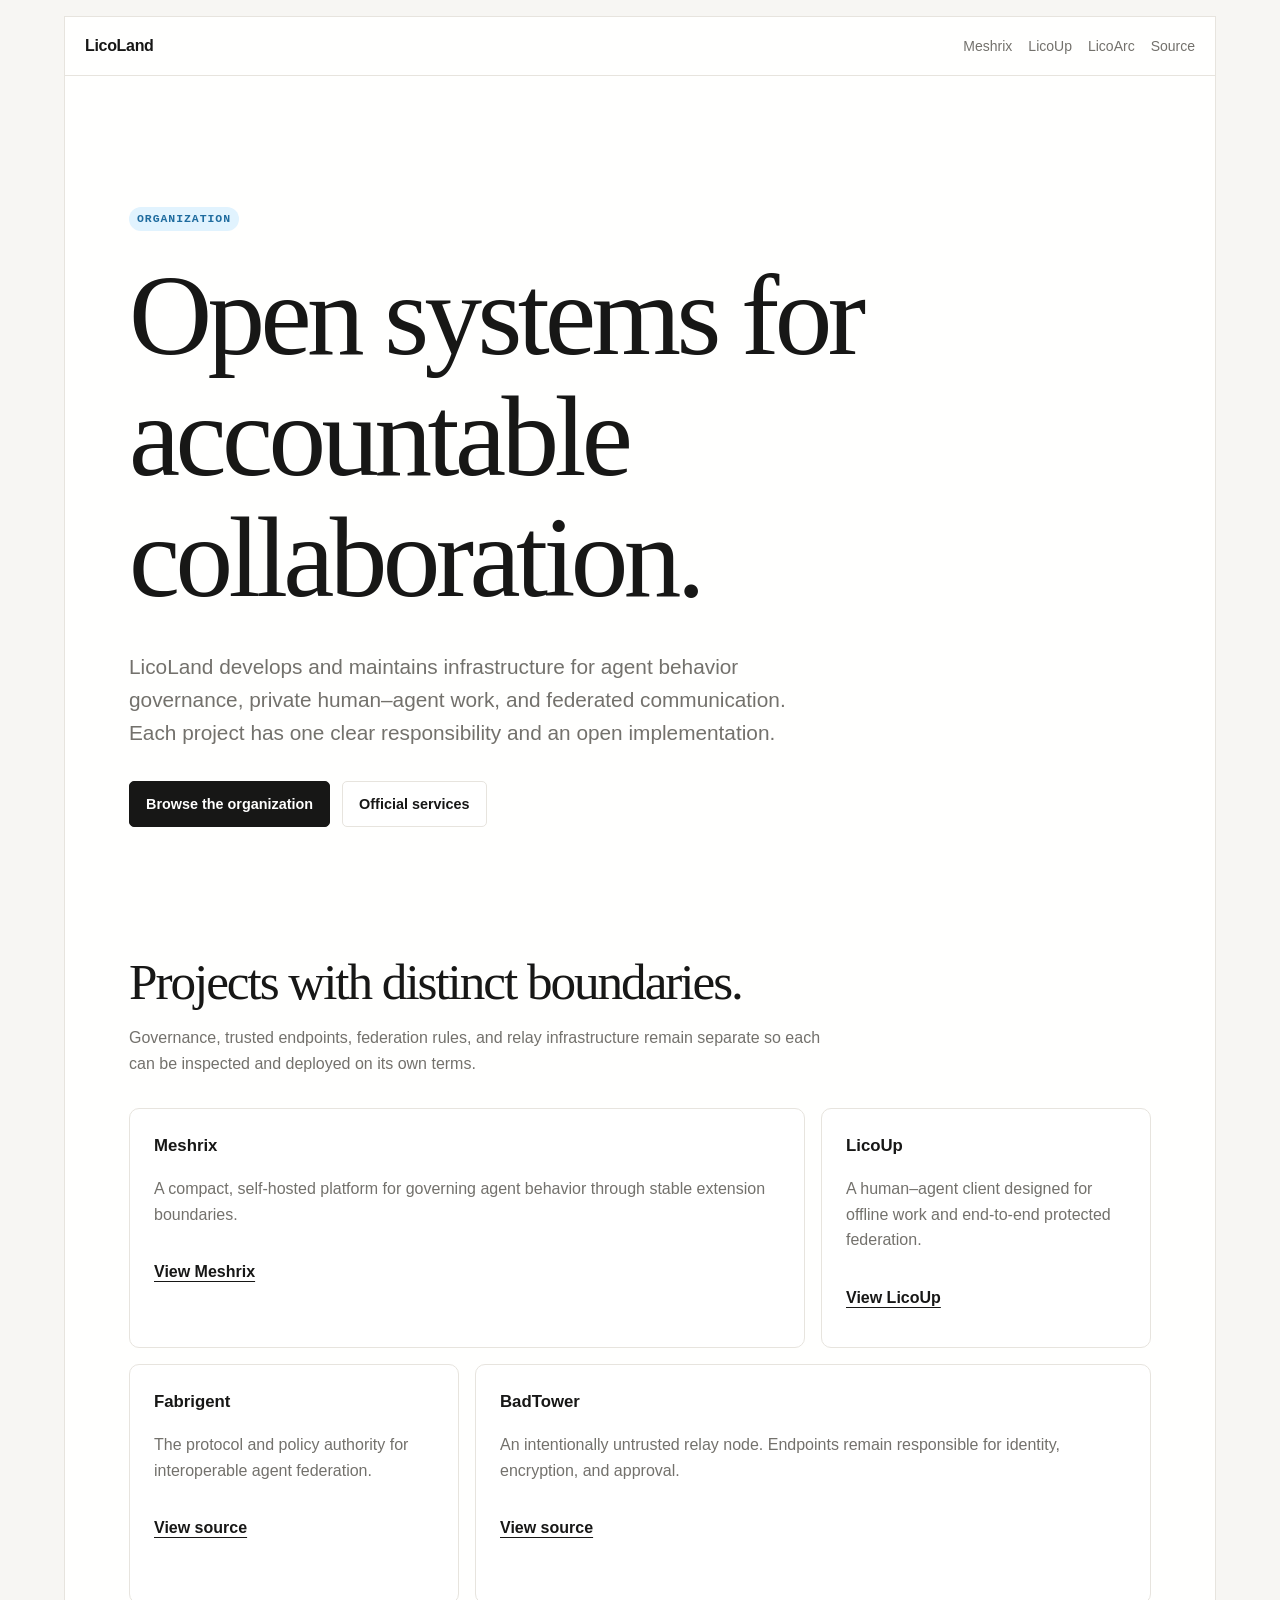
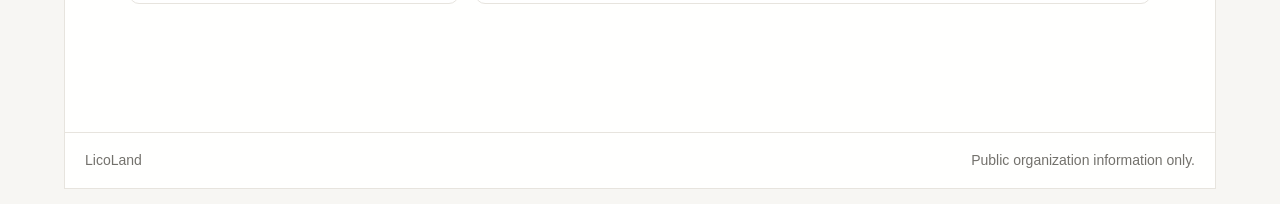
==== index.html @ e487125e "publish lico.land public site" ====
<!doctype html>
<html lang="en">
  <head>
    <meta charset="utf-8">
    <meta name="viewport" content="width=device-width, initial-scale=1">
    <title>LicoLand — Open infrastructure for governed agents</title>
    <meta name="description" content="LicoLand develops open infrastructure for governed agents, human–agent collaboration, and federated communication.">
    <link rel="canonical" href="https://lico.land/">
    <link rel="stylesheet" href="/styles.css">
  </head>
  <body>
    <div class="shell">
      <nav aria-label="Primary navigation">
        <a class="wordmark" href="/">LicoLand</a>
        <div class="nav-links">
          <a href="https://meshrix.io/">Meshrix</a>
          <a href="https://licoup.com/">LicoUp</a>
          <a href="https://licoarc.com/">LicoArc</a>
          <a href="https://github.com/LicoLand">Source</a>
        </div>
      </nav>
      <main>
        <p class="eyebrow">Organization</p>
        <h1>Open systems for accountable collaboration.</h1>
        <p class="lede">
          LicoLand develops and maintains infrastructure for agent behavior
          governance, private human–agent work, and federated communication.
          Each project has one clear responsibility and an open implementation.
        </p>
        <div class="actions">
          <a class="button" href="https://github.com/LicoLand">Browse the organization</a>
          <a class="button secondary" href="https://licoland.com/">Official services</a>
        </div>

        <section class="section" aria-labelledby="projects-title">
          <h2 id="projects-title">Projects with distinct boundaries.</h2>
          <p class="section-intro">
            Governance, trusted endpoints, federation rules, and relay
            infrastructure remain separate so each can be inspected and
            deployed on its own terms.
          </p>
          <div class="grid">
            <article class="card wide">
              <h3>Meshrix</h3>
              <p>A compact, self-hosted platform for governing agent behavior through stable extension boundaries.</p>
              <a href="https://meshrix.io/">View Meshrix</a>
            </article>
            <article class="card">
              <h3>LicoUp</h3>
              <p>A human–agent client designed for offline work and end-to-end protected federation.</p>
              <a href="https://licoup.com/">View LicoUp</a>
            </article>
            <article class="card">
              <h3>Fabrigent</h3>
              <p>The protocol and policy authority for interoperable agent federation.</p>
              <a href="https://github.com/LicoLand/Fabrigent">View source</a>
            </article>
            <article class="card wide">
              <h3>BadTower</h3>
              <p>An intentionally untrusted relay node. Endpoints remain responsible for identity, encryption, and approval.</p>
              <a href="https://github.com/LicoLand/BadTower">View source</a>
            </article>
          </div>
        </section>
      </main>
      <footer>
        <span>LicoLand</span>
        <span>Public organization information only.</span>
      </footer>
    </div>
  </body>
</html>
---- styles.css ----
:root {
  color-scheme: light;
  --canvas: #f7f6f3;
  --surface: #ffffff;
  --ink: #171716;
  --muted: #73716c;
  --line: #e7e4de;
  --soft-blue: #e1f3fe;
  --soft-green: #edf3ec;
  --soft-yellow: #fbf3db;
  --max: 72rem;
}

* {
  box-sizing: border-box;
}

html {
  background: var(--canvas);
  scroll-behavior: smooth;
}

body {
  margin: 0;
  color: var(--ink);
  background: var(--canvas);
  font-family: "SF Pro Display", "Helvetica Neue", Helvetica, Arial, sans-serif;
  line-height: 1.6;
}

a {
  color: inherit;
}

.shell {
  width: min(calc(100% - 2rem), var(--max));
  margin: 1rem auto;
  background: color-mix(in srgb, var(--surface) 96%, transparent);
  border: 1px solid var(--line);
}

nav,
footer {
  display: flex;
  align-items: center;
  justify-content: space-between;
  gap: 1rem;
  padding: 1rem 1.25rem;
  border-bottom: 1px solid var(--line);
}

footer {
  border-top: 1px solid var(--line);
  border-bottom: 0;
  color: var(--muted);
  font-size: 0.875rem;
}

.wordmark {
  font-weight: 700;
  letter-spacing: -0.02em;
  text-decoration: none;
}

.nav-links {
  display: flex;
  flex-wrap: wrap;
  gap: 1rem;
  color: var(--muted);
  font-size: 0.875rem;
}

.nav-links a {
  text-decoration: none;
}

.nav-links a:hover {
  color: var(--ink);
}

main {
  padding: clamp(4rem, 10vw, 8rem) clamp(1.25rem, 5vw, 5rem);
}

.eyebrow {
  display: inline-block;
  margin: 0 0 1.5rem;
  padding: 0.25rem 0.5rem;
  border-radius: 999px;
  background: var(--soft-blue);
  color: #1f6c9f;
  font: 600 0.72rem/1.4 "SF Mono", "JetBrains Mono", monospace;
  letter-spacing: 0.08em;
  text-transform: uppercase;
}

h1,
h2 {
  margin: 0;
  font-family: "Iowan Old Style", "Palatino Linotype", Georgia, serif;
  font-weight: 500;
  letter-spacing: -0.04em;
  line-height: 1.05;
}

h1 {
  max-width: 13ch;
  font-size: clamp(3.2rem, 9vw, 7.5rem);
}

h2 {
  font-size: clamp(2rem, 4vw, 3.5rem);
}

.lede {
  max-width: 44rem;
  margin: 2rem 0 0;
  color: var(--muted);
  font-size: clamp(1.05rem, 2vw, 1.3rem);
}

.actions {
  display: flex;
  flex-wrap: wrap;
  gap: 0.75rem;
  margin-top: 2rem;
}

.button {
  display: inline-flex;
  align-items: center;
  min-height: 2.75rem;
  padding: 0.65rem 1rem;
  border: 1px solid var(--ink);
  border-radius: 5px;
  background: var(--ink);
  color: white;
  font-size: 0.9rem;
  font-weight: 600;
  text-decoration: none;
}

.button.secondary {
  border-color: var(--line);
  background: var(--surface);
  color: var(--ink);
}

.button:active {
  transform: scale(0.98);
}

.section {
  margin-top: clamp(5rem, 10vw, 9rem);
}

.section-intro {
  max-width: 44rem;
  margin: 1rem 0 2rem;
  color: var(--muted);
}

.grid {
  display: grid;
  grid-template-columns: repeat(12, minmax(0, 1fr));
  gap: 1rem;
}

.card {
  grid-column: span 4;
  min-height: 15rem;
  padding: 1.5rem;
  border: 1px solid var(--line);
  border-radius: 10px;
  background: var(--surface);
}

.card.wide {
  grid-column: span 8;
}

.card h3 {
  margin: 0 0 1rem;
  font-size: 1.05rem;
}

.card p {
  margin: 0;
  color: var(--muted);
}

.card a {
  display: inline-block;
  margin-top: 2rem;
  font-weight: 600;
  text-underline-offset: 0.25rem;
}

@media (max-width: 760px) {
  .shell {
    width: min(calc(100% - 1rem), var(--max));
    margin: 0.5rem auto;
  }

  nav,
  footer {
    align-items: flex-start;
    flex-direction: column;
  }

  .card,
  .card.wide {
    grid-column: 1 / -1;
    min-height: auto;
  }
}

@media (prefers-reduced-motion: reduce) {
  html {
    scroll-behavior: auto;
  }
}
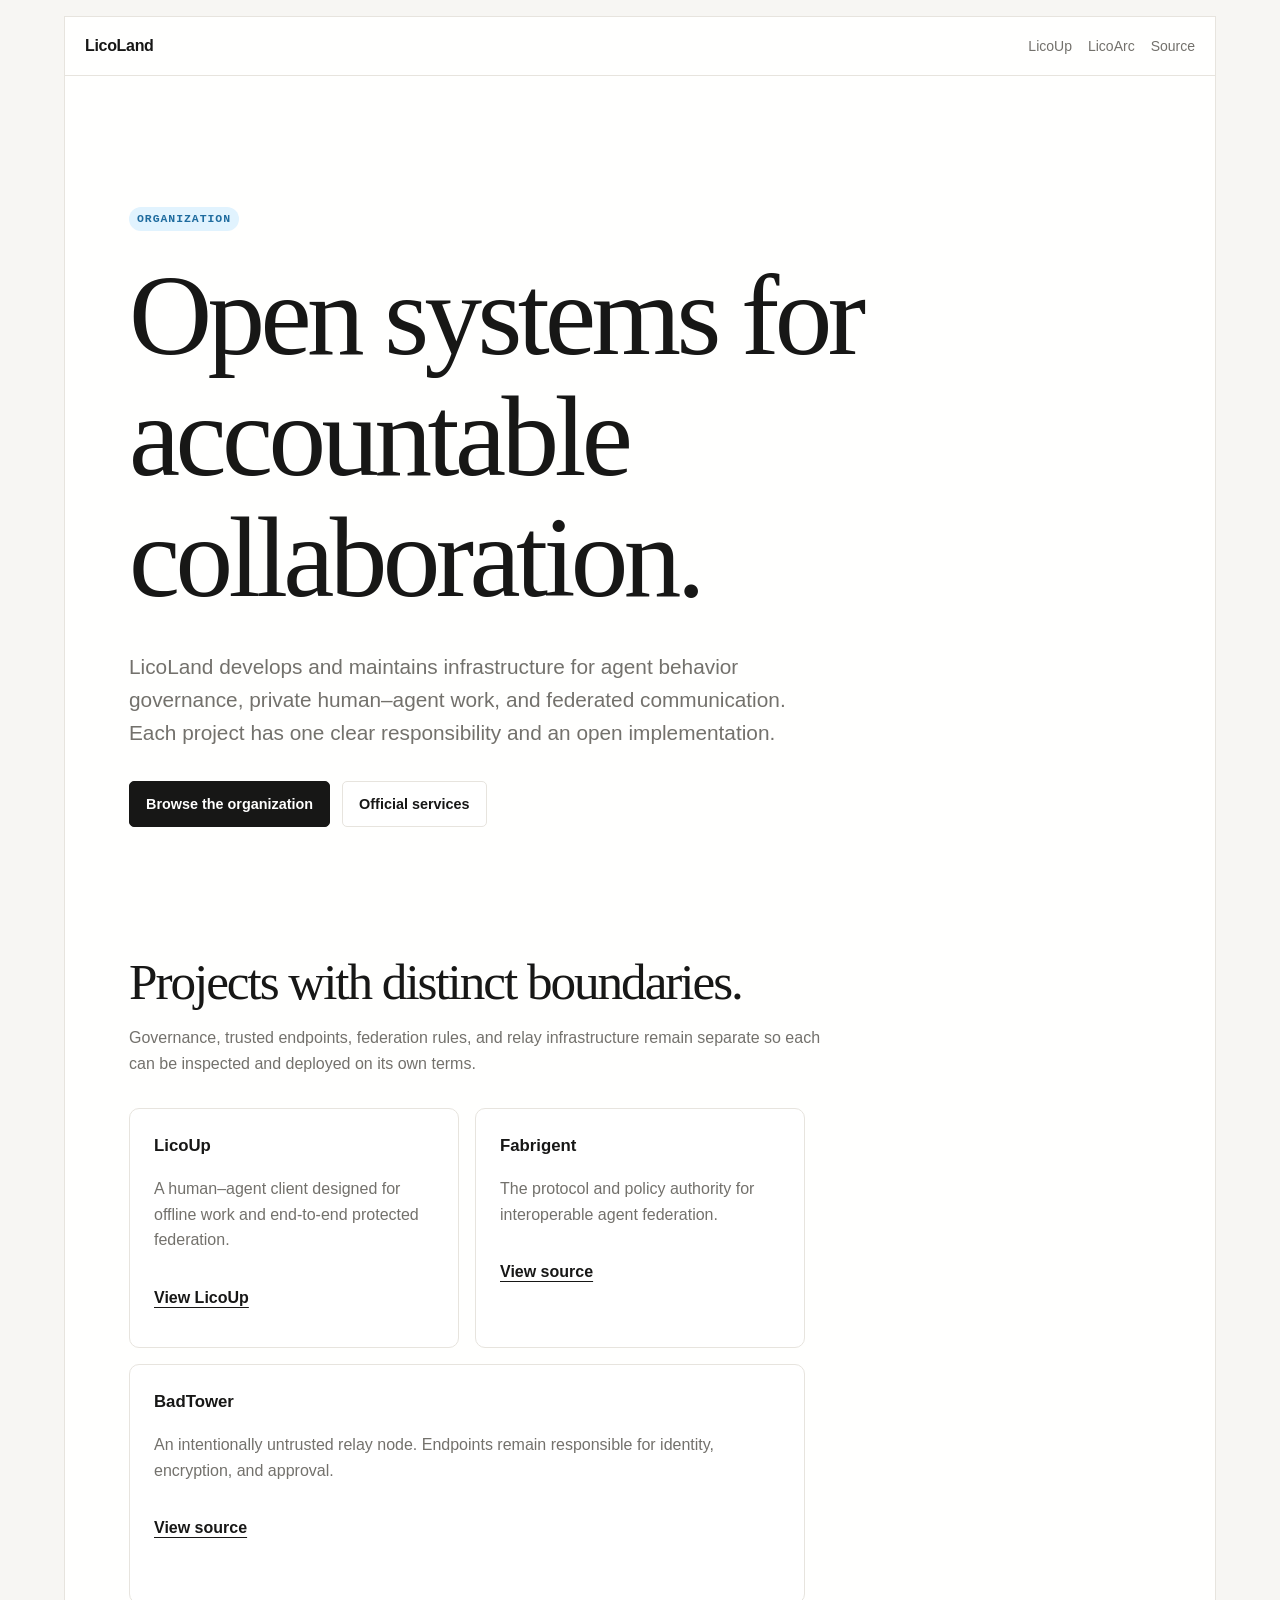
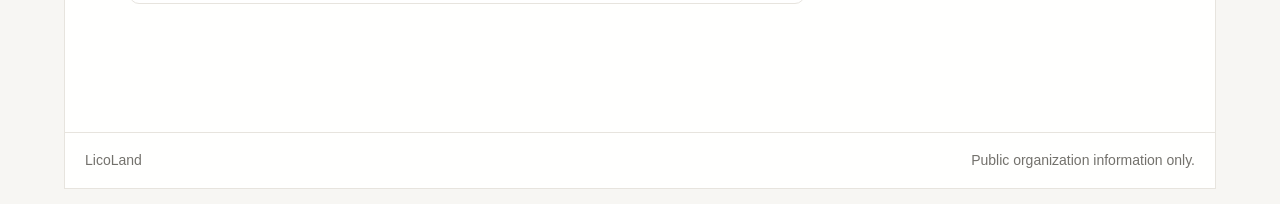
==== commit d6583e25: "Remove Meshrix from organization site" ====
--- a/index.html
+++ b/index.html
@@ -13,7 +13,6 @@
       <nav aria-label="Primary navigation">
         <a class="wordmark" href="/">LicoLand</a>
         <div class="nav-links">
-          <a href="https://meshrix.io/">Meshrix</a>
           <a href="https://licoup.com/">LicoUp</a>
           <a href="https://licoarc.com/">LicoArc</a>
           <a href="https://github.com/LicoLand">Source</a>
@@ -40,11 +39,6 @@
             deployed on its own terms.
           </p>
           <div class="grid">
-            <article class="card wide">
-              <h3>Meshrix</h3>
-              <p>A compact, self-hosted platform for governing agent behavior through stable extension boundaries.</p>
-              <a href="https://meshrix.io/">View Meshrix</a>
-            </article>
             <article class="card">
               <h3>LicoUp</h3>
               <p>A human–agent client designed for offline work and end-to-end protected federation.</p>
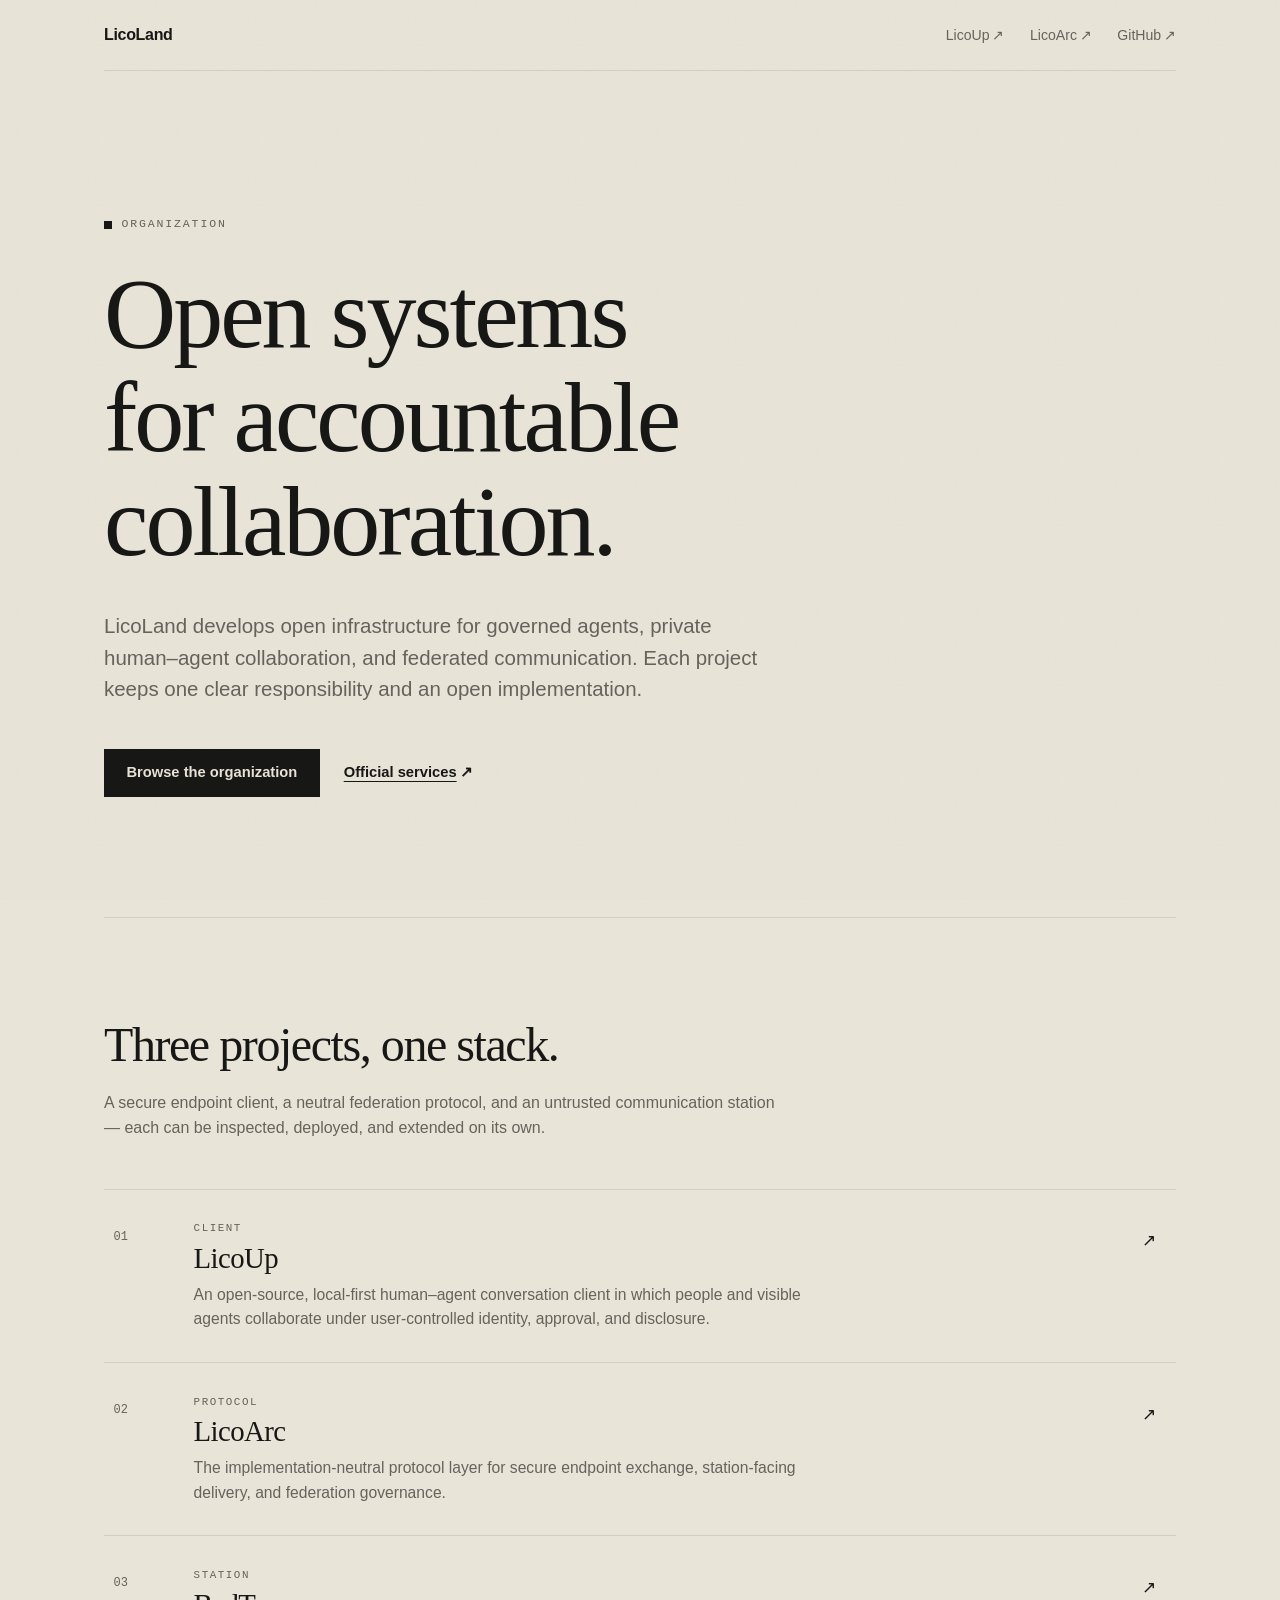
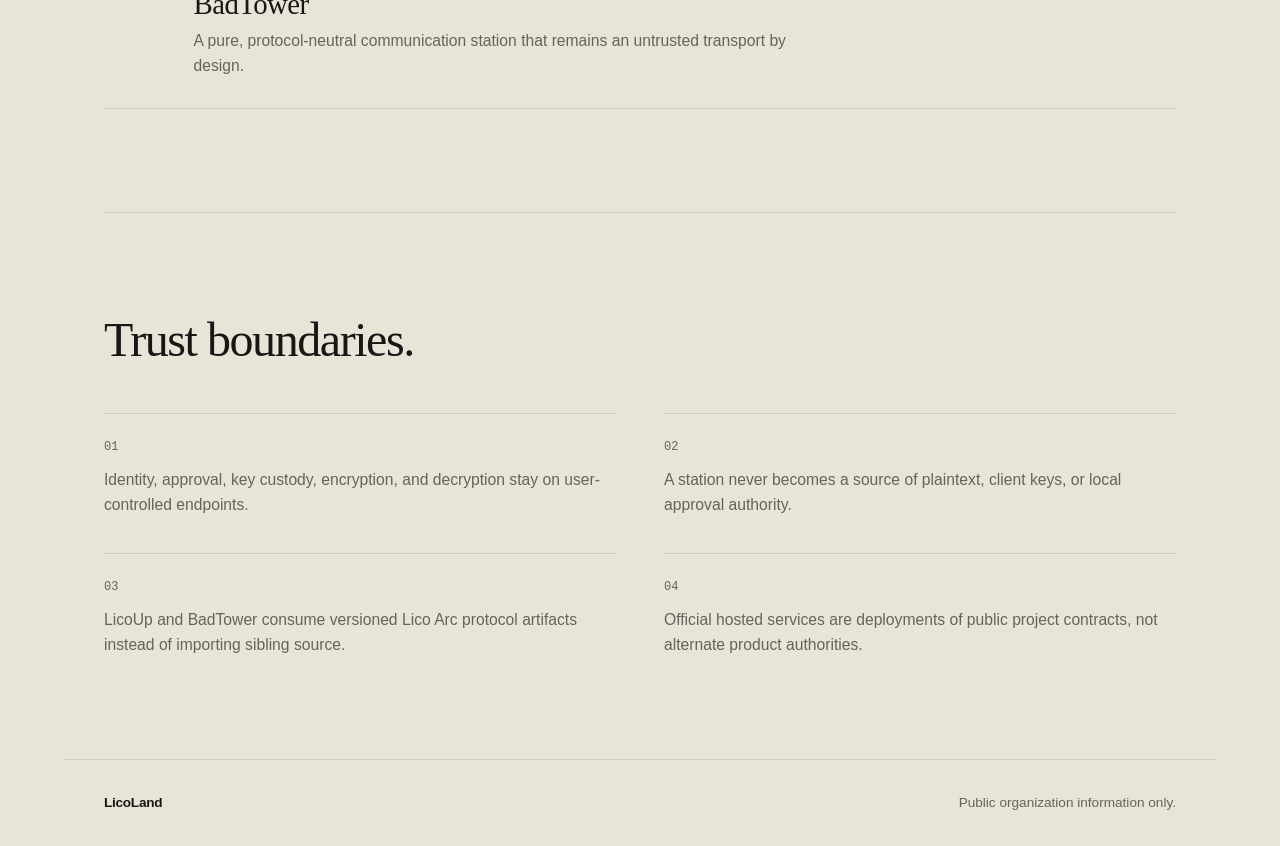
==== commit e62a00fe: "Redesign the organization homepage" ====
--- a/index.html
+++ b/index.html
@@ -4,63 +4,112 @@
     <meta charset="utf-8">
     <meta name="viewport" content="width=device-width, initial-scale=1">
     <title>LicoLand — Open infrastructure for governed agents</title>
-    <meta name="description" content="LicoLand develops open infrastructure for governed agents, human–agent collaboration, and federated communication.">
+    <meta name="description" content="LicoLand develops open infrastructure for governed agents, private human–agent collaboration, and federated communication.">
     <link rel="canonical" href="https://lico.land/">
+    <meta property="og:type" content="website">
+    <meta property="og:url" content="https://lico.land/">
+    <meta property="og:title" content="LicoLand — Open infrastructure for governed agents">
+    <meta property="og:description" content="LicoLand develops open infrastructure for governed agents, private human–agent collaboration, and federated communication.">
+    <meta name="twitter:card" content="summary">
+    <link rel="icon" href="/favicon.svg" type="image/svg+xml">
     <link rel="stylesheet" href="/styles.css">
   </head>
   <body>
-    <div class="shell">
-      <nav aria-label="Primary navigation">
+    <a class="skip" href="#main">Skip to content</a>
+    <header class="site-head">
+      <nav class="nav" aria-label="Primary navigation">
         <a class="wordmark" href="/">LicoLand</a>
         <div class="nav-links">
-          <a href="https://licoup.com/">LicoUp</a>
-          <a href="https://licoarc.com/">LicoArc</a>
-          <a href="https://github.com/LicoLand">Source</a>
+          <a href="https://licoup.com/">LicoUp<span class="arrow" aria-hidden="true">↗</span></a>
+          <a href="https://licoarc.com/">LicoArc<span class="arrow" aria-hidden="true">↗</span></a>
+          <a href="https://github.com/LicoLand">GitHub<span class="arrow" aria-hidden="true">↗</span></a>
         </div>
       </nav>
-      <main>
+    </header>
+    <main id="main">
+      <section class="hero">
         <p class="eyebrow">Organization</p>
         <h1>Open systems for accountable collaboration.</h1>
         <p class="lede">
-          LicoLand develops and maintains infrastructure for agent behavior
-          governance, private human–agent work, and federated communication.
-          Each project has one clear responsibility and an open implementation.
+          LicoLand develops open infrastructure for governed agents, private
+          human–agent collaboration, and federated communication. Each project
+          keeps one clear responsibility and an open implementation.
         </p>
         <div class="actions">
           <a class="button" href="https://github.com/LicoLand">Browse the organization</a>
-          <a class="button secondary" href="https://licoland.com/">Official services</a>
+          <a class="textlink" href="https://licoland.com/">Official services<span class="arrow" aria-hidden="true">↗</span></a>
         </div>
+      </section>
 
-        <section class="section" aria-labelledby="projects-title">
-          <h2 id="projects-title">Projects with distinct boundaries.</h2>
-          <p class="section-intro">
-            Governance, trusted endpoints, federation rules, and relay
-            infrastructure remain separate so each can be inspected and
-            deployed on its own terms.
-          </p>
-          <div class="grid">
-            <article class="card">
-              <h3>LicoUp</h3>
-              <p>A human–agent client designed for offline work and end-to-end protected federation.</p>
-              <a href="https://licoup.com/">View LicoUp</a>
-            </article>
-            <article class="card">
-              <h3>Fabrigent</h3>
-              <p>The protocol and policy authority for interoperable agent federation.</p>
-              <a href="https://github.com/LicoLand/Fabrigent">View source</a>
-            </article>
-            <article class="card wide">
-              <h3>BadTower</h3>
-              <p>An intentionally untrusted relay node. Endpoints remain responsible for identity, encryption, and approval.</p>
-              <a href="https://github.com/LicoLand/BadTower">View source</a>
-            </article>
-          </div>
-        </section>
-      </main>
-      <footer>
-        <span>LicoLand</span>
-        <span>Public organization information only.</span>
-      </footer>
-    </div>
+      <section class="section" aria-labelledby="projects-title">
+        <h2 id="projects-title">Three projects, one stack.</h2>
+        <p class="section-intro">
+          A secure endpoint client, a neutral federation protocol, and an
+          untrusted communication station — each can be inspected, deployed,
+          and extended on its own.
+        </p>
+        <ol class="project-list">
+          <li>
+            <a class="project" href="https://licoup.com/">
+              <span class="index">01</span>
+              <span class="project-body">
+                <span class="layer">Client</span>
+                <span class="name">LicoUp</span>
+                <span class="role">An open-source, local-first human–agent conversation client in which people and visible agents collaborate under user-controlled identity, approval, and disclosure.</span>
+              </span>
+              <span class="go" aria-hidden="true">↗</span>
+            </a>
+          </li>
+          <li>
+            <a class="project" href="https://licoarc.com/">
+              <span class="index">02</span>
+              <span class="project-body">
+                <span class="layer">Protocol</span>
+                <span class="name">LicoArc</span>
+                <span class="role">The implementation-neutral protocol layer for secure endpoint exchange, station-facing delivery, and federation governance.</span>
+              </span>
+              <span class="go" aria-hidden="true">↗</span>
+            </a>
+          </li>
+          <li>
+            <a class="project" href="https://github.com/LicoLand/BadTower">
+              <span class="index">03</span>
+              <span class="project-body">
+                <span class="layer">Station</span>
+                <span class="name">BadTower</span>
+                <span class="role">A pure, protocol-neutral communication station that remains an untrusted transport by design.</span>
+              </span>
+              <span class="go" aria-hidden="true">↗</span>
+            </a>
+          </li>
+        </ol>
+      </section>
+
+      <section class="section" aria-labelledby="boundaries-title">
+        <h2 id="boundaries-title">Trust boundaries.</h2>
+        <ol class="boundary-grid">
+          <li>
+            <span class="index">01</span>
+            <p>Identity, approval, key custody, encryption, and decryption stay on user-controlled endpoints.</p>
+          </li>
+          <li>
+            <span class="index">02</span>
+            <p>A station never becomes a source of plaintext, client keys, or local approval authority.</p>
+          </li>
+          <li>
+            <span class="index">03</span>
+            <p>LicoUp and BadTower consume versioned Lico Arc protocol artifacts instead of importing sibling source.</p>
+          </li>
+          <li>
+            <span class="index">04</span>
+            <p>Official hosted services are deployments of public project contracts, not alternate product authorities.</p>
+          </li>
+        </ol>
+      </section>
+    </main>
+    <footer class="site-foot">
+      <span class="wordmark">LicoLand</span>
+      <span>Public organization information only.</span>
+    </footer>
   </body>
 </html>
--- a/styles.css
+++ b/styles.css
@@ -1,14 +1,16 @@
 :root {
   color-scheme: light;
-  --canvas: #f7f6f3;
-  --surface: #ffffff;
+  --canvas: #e9e4d8;
   --ink: #171716;
-  --muted: #73716c;
-  --line: #e7e4de;
-  --soft-blue: #e1f3fe;
-  --soft-green: #edf3ec;
-  --soft-yellow: #fbf3db;
+  --ink-soft: #2a2a28;
+  --muted: #66635b;
+  --line: #d3cec0;
+  --tint: #dfdacb;
   --max: 72rem;
+  --pad-x: clamp(1.25rem, 4vw, 2.5rem);
+  --serif: "Iowan Old Style", "Palatino Linotype", Palatino, Georgia, serif;
+  --sans: "SF Pro Display", "Helvetica Neue", Helvetica, Arial, sans-serif;
+  --mono: "SF Mono", ui-monospace, "JetBrains Mono", Menlo, monospace;
 }
 
 * {
@@ -24,36 +26,67 @@
   margin: 0;
   color: var(--ink);
   background: var(--canvas);
-  font-family: "SF Pro Display", "Helvetica Neue", Helvetica, Arial, sans-serif;
+  font-family: var(--sans);
   line-height: 1.6;
+}
+
+/* Subtle grain keeps the flat canvas from feeling sterile. */
+body::after {
+  content: "";
+  position: fixed;
+  inset: 0;
+  z-index: 10;
+  pointer-events: none;
+  opacity: 0.035;
+  mix-blend-mode: multiply;
+  background-image: url("data:image/svg+xml,%3Csvg xmlns='http://www.w3.org/2000/svg' width='160' height='160'%3E%3Cfilter id='n'%3E%3CfeTurbulence type='fractalNoise' baseFrequency='0.9' numOctaves='2'/%3E%3C/filter%3E%3Crect width='100%25' height='100%25' filter='url(%23n)'/%3E%3C/svg%3E");
+}
+
+::selection {
+  background: var(--ink);
+  color: var(--canvas);
 }
 
 a {
   color: inherit;
 }
 
-.shell {
-  width: min(calc(100% - 2rem), var(--max));
-  margin: 1rem auto;
-  background: color-mix(in srgb, var(--surface) 96%, transparent);
-  border: 1px solid var(--line);
-}
-
-nav,
-footer {
+:focus-visible {
+  outline: 2px solid var(--ink);
+  outline-offset: 3px;
+}
+
+.skip {
+  position: absolute;
+  left: -9999px;
+  top: 0;
+  padding: 0.5rem 1rem;
+  background: var(--ink);
+  color: var(--canvas);
+  z-index: 20;
+}
+
+.skip:focus {
+  left: 0;
+}
+
+.site-head,
+main,
+.site-foot {
+  width: min(100%, var(--max));
+  margin-inline: auto;
+  padding-inline: var(--pad-x);
+}
+
+/* Navigation */
+
+.nav {
   display: flex;
   align-items: center;
   justify-content: space-between;
   gap: 1rem;
-  padding: 1rem 1.25rem;
+  padding-block: 1.4rem;
   border-bottom: 1px solid var(--line);
-}
-
-footer {
-  border-top: 1px solid var(--line);
-  border-bottom: 0;
-  color: var(--muted);
-  font-size: 0.875rem;
 }
 
 .wordmark {
@@ -65,153 +98,275 @@
 .nav-links {
   display: flex;
   flex-wrap: wrap;
-  gap: 1rem;
-  color: var(--muted);
-  font-size: 0.875rem;
+  gap: 1.6rem;
+  font-size: 0.88rem;
+  color: var(--muted);
 }
 
 .nav-links a {
   text-decoration: none;
+  transition: color 0.2s ease;
 }
 
 .nav-links a:hover {
   color: var(--ink);
 }
 
-main {
-  padding: clamp(4rem, 10vw, 8rem) clamp(1.25rem, 5vw, 5rem);
+.arrow {
+  display: inline-block;
+  margin-left: 0.2em;
+  transition: transform 0.2s ease;
+}
+
+a:hover .arrow {
+  transform: translate(2px, -2px);
+}
+
+/* Hero */
+
+.hero {
+  padding-block: clamp(5rem, 12vw, 9rem) clamp(4.5rem, 10vw, 7.5rem);
 }
 
 .eyebrow {
-  display: inline-block;
-  margin: 0 0 1.5rem;
-  padding: 0.25rem 0.5rem;
-  border-radius: 999px;
-  background: var(--soft-blue);
-  color: #1f6c9f;
-  font: 600 0.72rem/1.4 "SF Mono", "JetBrains Mono", monospace;
-  letter-spacing: 0.08em;
+  display: flex;
+  align-items: center;
+  gap: 0.6rem;
+  margin: 0 0 1.75rem;
+  font-family: var(--mono);
+  font-size: 0.72rem;
+  font-weight: 500;
+  letter-spacing: 0.16em;
   text-transform: uppercase;
+  color: var(--muted);
+}
+
+.eyebrow::before {
+  content: "";
+  width: 0.5rem;
+  height: 0.5rem;
+  background: var(--ink);
 }
 
 h1,
 h2 {
   margin: 0;
-  font-family: "Iowan Old Style", "Palatino Linotype", Georgia, serif;
+  font-family: var(--serif);
   font-weight: 500;
-  letter-spacing: -0.04em;
-  line-height: 1.05;
+  letter-spacing: -0.03em;
+  line-height: 1.04;
+  text-wrap: balance;
 }
 
 h1 {
   max-width: 13ch;
-  font-size: clamp(3.2rem, 9vw, 7.5rem);
+  font-size: clamp(3rem, 8vw, 6.25rem);
 }
 
 h2 {
-  font-size: clamp(2rem, 4vw, 3.5rem);
+  font-size: clamp(2rem, 4vw, 3rem);
 }
 
 .lede {
-  max-width: 44rem;
-  margin: 2rem 0 0;
-  color: var(--muted);
-  font-size: clamp(1.05rem, 2vw, 1.3rem);
+  max-width: 42rem;
+  margin: 2.25rem 0 0;
+  color: var(--muted);
+  font-size: clamp(1.1rem, 1.6vw, 1.3rem);
+  line-height: 1.55;
+  text-wrap: pretty;
 }
 
 .actions {
   display: flex;
   flex-wrap: wrap;
-  gap: 0.75rem;
-  margin-top: 2rem;
+  align-items: center;
+  gap: 1.5rem;
+  margin-top: 2.75rem;
 }
 
 .button {
   display: inline-flex;
   align-items: center;
-  min-height: 2.75rem;
-  padding: 0.65rem 1rem;
-  border: 1px solid var(--ink);
-  border-radius: 5px;
+  min-height: 2.9rem;
+  padding: 0.75rem 1.4rem;
   background: var(--ink);
-  color: white;
-  font-size: 0.9rem;
+  color: var(--canvas);
+  font-size: 0.92rem;
   font-weight: 600;
   text-decoration: none;
-}
-
-.button.secondary {
-  border-color: var(--line);
-  background: var(--surface);
-  color: var(--ink);
+  transition: background 0.2s ease, transform 0.2s ease;
+}
+
+.button:hover {
+  background: var(--ink-soft);
+  transform: translateY(-1px);
 }
 
 .button:active {
   transform: scale(0.98);
 }
 
+.textlink {
+  font-size: 0.92rem;
+  font-weight: 600;
+  text-decoration: underline;
+  text-underline-offset: 0.3em;
+  text-decoration-thickness: 1px;
+}
+
+/* Sections */
+
 .section {
-  margin-top: clamp(5rem, 10vw, 9rem);
+  padding-block: clamp(4rem, 8vw, 6.5rem);
+  border-top: 1px solid var(--line);
 }
 
 .section-intro {
-  max-width: 44rem;
-  margin: 1rem 0 2rem;
-  color: var(--muted);
-}
-
-.grid {
+  max-width: 42rem;
+  margin: 1.25rem 0 0;
+  color: var(--muted);
+  text-wrap: pretty;
+}
+
+.index {
+  font-family: var(--mono);
+  font-size: 0.75rem;
+  font-variant-numeric: tabular-nums;
+  color: var(--muted);
+}
+
+/* Project list */
+
+.project-list {
+  list-style: none;
+  margin: 3rem 0 0;
+  padding: 0;
+}
+
+.project-list li {
+  border-top: 1px solid var(--line);
+}
+
+.project-list li:last-child {
+  border-bottom: 1px solid var(--line);
+}
+
+.project {
   display: grid;
-  grid-template-columns: repeat(12, minmax(0, 1fr));
+  grid-template-columns: 3.5rem minmax(0, 1fr) 1.5rem;
+  gap: 1.5rem;
+  align-items: start;
+  padding: 1.9rem 0.6rem;
+  text-decoration: none;
+  transition: background 0.2s ease;
+}
+
+.project:hover {
+  background: var(--tint);
+}
+
+.project .index {
+  padding-top: 0.62em;
+}
+
+.layer {
+  display: block;
+  font-family: var(--mono);
+  font-size: 0.68rem;
+  letter-spacing: 0.14em;
+  text-transform: uppercase;
+  color: var(--muted);
+}
+
+.name {
+  display: block;
+  margin-top: 0.3rem;
+  font-family: var(--serif);
+  font-size: 1.8rem;
+  letter-spacing: -0.02em;
+  line-height: 1.1;
+}
+
+.role {
+  display: block;
+  max-width: 38rem;
+  margin-top: 0.55rem;
+  color: var(--muted);
+  font-size: 0.98rem;
+  line-height: 1.55;
+}
+
+.go {
+  padding-top: 0.5rem;
+  font-size: 1.05rem;
+  transition: transform 0.2s ease;
+}
+
+.project:hover .go {
+  transform: translate(3px, -3px);
+}
+
+/* Trust boundaries */
+
+.boundary-grid {
+  list-style: none;
+  margin: 3rem 0 0;
+  padding: 0;
+  display: grid;
+  grid-template-columns: repeat(2, minmax(0, 1fr));
+  gap: 2.25rem 3rem;
+}
+
+.boundary-grid li {
+  border-top: 1px solid var(--line);
+  padding-top: 1.1rem;
+}
+
+.boundary-grid p {
+  margin: 0.7rem 0 0;
+  max-width: 32rem;
+  color: var(--muted);
+  font-size: 0.98rem;
+  line-height: 1.55;
+}
+
+/* Footer */
+
+.site-foot {
+  display: flex;
+  align-items: center;
+  justify-content: space-between;
   gap: 1rem;
-}
-
-.card {
-  grid-column: span 4;
-  min-height: 15rem;
-  padding: 1.5rem;
-  border: 1px solid var(--line);
-  border-radius: 10px;
-  background: var(--surface);
-}
-
-.card.wide {
-  grid-column: span 8;
-}
-
-.card h3 {
-  margin: 0 0 1rem;
-  font-size: 1.05rem;
-}
-
-.card p {
-  margin: 0;
-  color: var(--muted);
-}
-
-.card a {
-  display: inline-block;
-  margin-top: 2rem;
-  font-weight: 600;
-  text-underline-offset: 0.25rem;
-}
-
-@media (max-width: 760px) {
-  .shell {
-    width: min(calc(100% - 1rem), var(--max));
-    margin: 0.5rem auto;
-  }
-
-  nav,
-  footer {
+  padding-block: 2rem;
+  border-top: 1px solid var(--line);
+  color: var(--muted);
+  font-size: 0.85rem;
+}
+
+.site-foot .wordmark {
+  color: var(--ink);
+}
+
+@media (max-width: 720px) {
+  .nav {
     align-items: flex-start;
     flex-direction: column;
   }
 
-  .card,
-  .card.wide {
-    grid-column: 1 / -1;
-    min-height: auto;
+  .project {
+    grid-template-columns: 2.4rem minmax(0, 1fr) 1.2rem;
+    gap: 1rem;
+    padding-inline: 0.2rem;
+  }
+
+  .boundary-grid {
+    grid-template-columns: 1fr;
+  }
+
+  .site-foot {
+    align-items: flex-start;
+    flex-direction: column;
+    gap: 0.4rem;
   }
 }
 
@@ -219,4 +374,10 @@
   html {
     scroll-behavior: auto;
   }
-}
+
+  *,
+  *::before,
+  *::after {
+    transition-duration: 0.01ms !important;
+  }
+}
